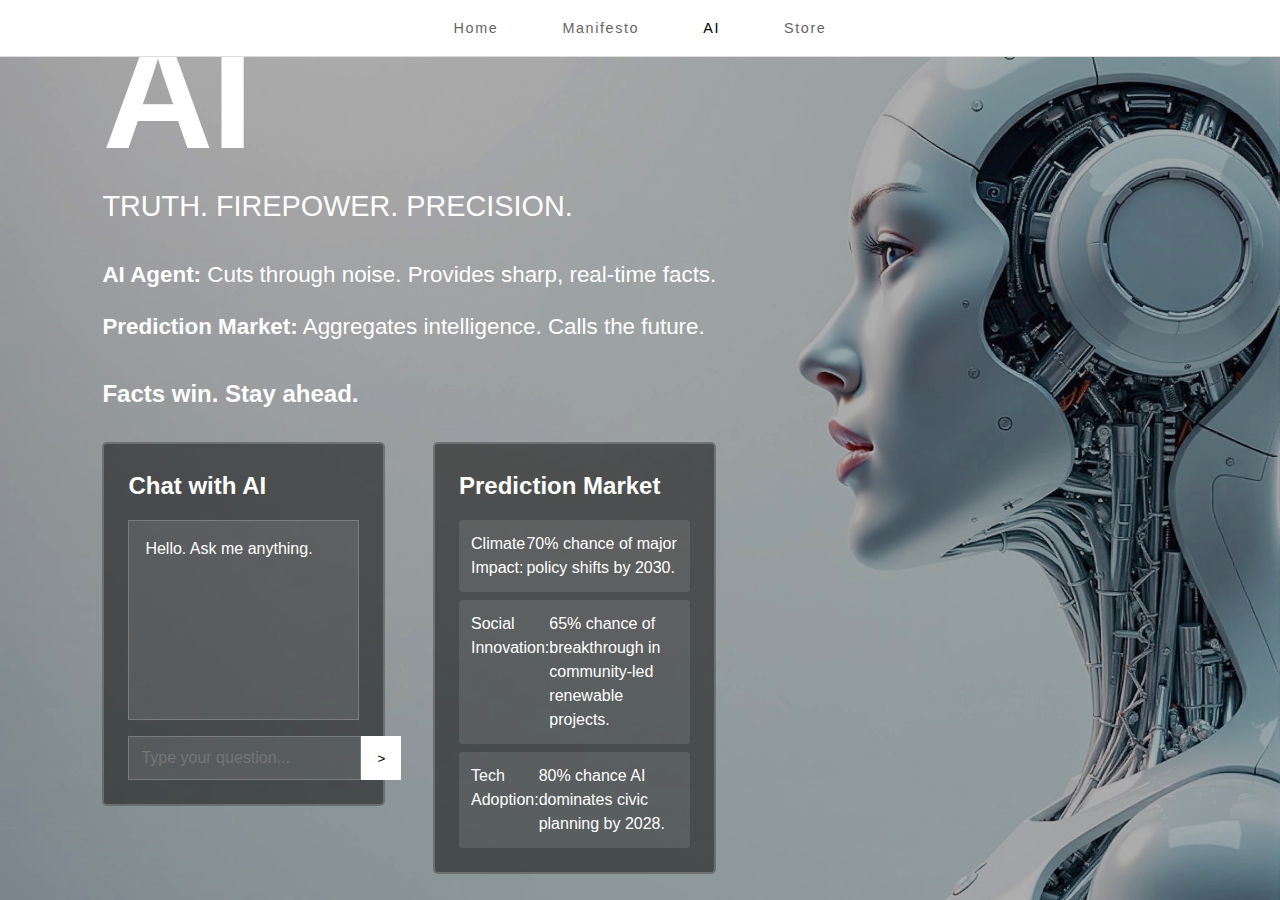
==== ai.html @ 9d395cca "Initial commit" ====
<!DOCTYPE html>
<html lang="en">
<head>
  <meta charset="UTF-8" />
  <meta name="viewport" content="width=device-width, initial-scale=1" />
  <title>AI - Nouveau Woke</title>
  <link rel="stylesheet" href="styles.css" />
</head>
<body class="ai">
  <nav class="minimal-nav">
    <ul>
      <li><a href="index.html">Home</a></li>
      <li><a href="manifesto.html">Manifesto</a></li>
      <li><a href="ai.html" class="active">AI</a></li>
      <li><a href="store.html">Store</a></li>
    </ul>
  </nav>

  <div class="ai-container">
    <h1>AI</h1>
    <p class="intro-text">Truth. Firepower. Precision.</p>

    <ul class="ai-list">
      <li><strong>AI Agent:</strong> Cuts through noise. Provides sharp, real-time facts.</li>
      <li><strong>Prediction Market:</strong> Aggregates intelligence. Calls the future.</li>
    </ul>

    <p class="closing-text">Facts win. Stay ahead.</p>

    <div class="ai-interface">
      <!-- Chat Interface -->
      <div class="chat-interface">
        <h3>Chat with AI</h3>
        <div id="chatbox" class="chatbox">
          <div class="message bot">Hello. Ask me anything.</div>
        </div>
        <div class="chat-input">
          <input type="text" id="userInput" placeholder="Type your question..." />
          <button id="sendBtn">&gt;</button>
        </div>
      </div>

      <!-- Prediction Market Mockup -->
      <div class="prediction-market">
        <h3>Prediction Market</h3>
        <div class="predictions">
          <div class="prediction">
            <span class="topic">Climate Impact:</span>
            <span class="prediction-value">70% chance of major policy shifts by 2030.</span>
          </div>
          <div class="prediction">
            <span class="topic">Social Innovation:</span>
            <span class="prediction-value">65% chance of breakthrough in community-led renewable projects.</span>
          </div>
          <div class="prediction">
            <span class="topic">Tech Adoption:</span>
            <span class="prediction-value">80% chance AI dominates civic planning by 2028.</span>
          </div>
        </div>
      </div>
    </div>
  </div>

  <script src="script.js"></script>
</body>
</html>
---- styles.css ----
/* Reset & Base */
* {
    margin: 0;
    padding: 0;
    box-sizing: border-box;
  }
  
  body {
    font-family: "Arial Black", Arial, sans-serif;
    background: #e5e5e5; /* Light grey for a premium aesthetic */
    color: #333;
    line-height: 1.5;
  }
  
/* Force Full-Width Navigation */
.minimal-nav {
    position: fixed;
    top: 0;
    left: 0;  /* Ensure nav starts at the left */
    width: 100vw;  /* Force it to always be full width */
    padding: 1rem;
    z-index: 100;
    background: white;  /* Solid background for consistency */
    border-bottom: 1px solid #ddd;
    font-family: "Arial Black", Arial, sans-serif;
    display: flex;
    justify-content: center;
  }
  
  .minimal-nav ul {
    list-style: none;
    display: flex; /* Ensures items align properly */
    gap: 2rem;
    padding: 0;
    margin: 0;
  }
  
  .minimal-nav ul li {
    display: inline;
  }
  
  .minimal-nav ul li a {
    text-decoration: none;
    color: #666;
    font-size: 0.9rem;
    letter-spacing: 0.1rem;
    padding: 0.5rem 1rem;
  }
  
  .minimal-nav ul li a.active,
  .minimal-nav ul li a:hover {
    color: #000;
  }
  
  
  /* Homepage - Drastic, Magazine Cover Look */
  .home .hero {
    height: 100vh;
    background: url('hero.jpg') no-repeat center center;
    background-size: cover;
    display: flex;
    align-items: flex-start;
    justify-content: flex-start;
    padding-left: 5vw;
    padding-top: 20vh;
    position: relative;
    color: white;
    
  }
  
  .home .hero h1 {
    font-family: "Arial Black", Arial, sans-serif;
    font-size: 16vw; /* Huge, display-filling text */
    font-weight: 900;
    line-height: 0.9;
    text-transform: uppercase;
    letter-spacing: -2px;

  }
  
  
  .subtext {
    font-size: 1.2rem;
    font-weight: 300;
    text-transform: uppercase;
    letter-spacing: 0.1rem;
    margin-top: 1rem;
    color: rgba(255, 255, 255, 0.85);
  }
  
  /* Shades of Grey Overlay */
  .home .hero::after {
    content: "";
    position: absolute;
    top: 0;
    left: 0;
    right: 0;
    bottom: 0;
    background: linear-gradient(
      rgba(10, 10, 10, 0.7) 20%, 
      rgba(50, 50, 50, 0.5) 50%, 
      rgba(90, 90, 90, 0.3) 80%
    );
    z-index: -1;
  }
  
/* Manifesto Page - Editorial Layout */
body.manifesto {
    background: url('manifesto.jpg') no-repeat center center;
    background-size: cover;
    color: rgb(33, 33, 33);
    display: flex;
    flex-direction: column;
    justify-content: center;
    align-items: flex-start;
    padding-left: 8vw;
    height: 100vh;
    position: relative;
  }
  
  /* Left-aligned, magazine-style title */
  .manifesto-container {
    max-width: 60%;
    position: relative;
    z-index: 2;
  }
  
  .manifesto-container h1 {
    font-family: "Arial Black", Arial, sans-serif;
    font-size: 10vw;
    font-weight: 900;
    text-transform: uppercase;
    letter-spacing: -2px;
    line-height: 0.9;
    margin-bottom: 1.5rem;
  }
  
  /* Smaller intro text */
  .intro-text {
    font-size: 1.5rem;
    font-weight: 300;
    line-height: 1.4;
    max-width: 500px;
    margin-bottom: 2rem;
  }
  
  /* Bullet point list */
  .manifesto-list {
    list-style: none;
    font-size: 1.2rem;
    line-height: 1.6;
    margin-bottom: 2rem;
  }
  
  .manifesto-list li {
    margin-bottom: 1rem;
    font-weight: 400;
  }
  
  /* Closing statement */
  .closing-text {
    font-size: 1.3rem;
    font-weight: 500;
    line-height: 1.5;
    max-width: 500px;
  }
  
  /* Content Areas (Manifesto, AI, Store) */
  .content {
    min-height: 100vh;
    display: flex;
    flex-direction: column;
    align-items: center;
    justify-content: center;
    padding: 5rem 2rem;
    text-align: center;
    background: rgba(247, 247, 247, 0.2); /* slight overlay for readability */
  }
  
  .content h2 {
    font-size: 3rem;
    margin-bottom: 1rem;
    letter-spacing: 0.1rem;
    text-transform: uppercase;
    font-weight: bold;
  }
  
  .content h3 {
    font-size: 2rem;
    margin-top: 1.5rem;
    margin-bottom: 0.5rem;
  }
  
  .content p,
  .content li {
    font-size: 1.2rem;
    margin: 0.5rem 0;
    color: inherit;
  }
  
  .content ul {
    margin: 1rem 0;
    text-align: left;
    max-width: 800px;
    margin-left: auto;
    margin-right: auto;
  }
  /* AI Page - Editorial Layout */
body.ai {
    background: url('ai.jpg') no-repeat center center;
    background-size: cover;
    color: white;
    display: flex;
    flex-direction: column;
    justify-content: center;
    align-items: flex-start;
    padding-left: 8vw;
    height: 100vh;
    position: relative;
  }
  
  /* Left-aligned, magazine-style title */
  .ai-container {
    max-width: 60%;
    position: relative;
    z-index: 2;
  }
  
  .ai-container h1 {
    font-family: "Arial Black", Arial, sans-serif;
    font-size: 12vw;
    font-weight: 900;
    text-transform: uppercase;
    letter-spacing: -2px;
    line-height: 0.9;
    margin-bottom: 1.5rem;
  }
  
  /* Smaller intro text */
  .intro-text {
    font-size: 1.8rem;
    font-weight: 400;
    line-height: 1.3;
    max-width: 500px;
    margin-bottom: 2rem;
    text-transform: uppercase;
  }
  
  /* Bullet point list */
  .ai-list {
    list-style: none;
    font-size: 1.4rem;
    line-height: 1.6;
    margin-bottom: 2rem;
    font-weight: 500;
  }
  
  .ai-list li {
    margin-bottom: 1rem;
  }
  
  /* Closing statement */
  .closing-text {
    font-size: 1.5rem;
    font-weight: 600;
    line-height: 1.4;
    max-width: 500px;
  }
  
  /* AI Interface Layout */
  .ai-interface {
    display: flex;
    flex-direction: row;
    gap: 3rem;
    margin-top: 2rem;
    align-items: flex-start;
  }
  
  /* Chat Interface */
  .chat-interface {
    width: 40%;
    border: 2px solid rgba(255, 255, 255, 0.2);
    background: rgba(0, 0, 0, 0.5);
    padding: 1.5rem;
    border-radius: 5px;
    color: white;
  }
  
  .chat-interface h3 {
    font-size: 1.5rem;
    margin-bottom: 1rem;
  }
  
  .chatbox {
    height: 200px;
    overflow-y: auto;
    border: 1px solid rgba(255, 255, 255, 0.2);
    padding: 1rem;
    margin-bottom: 1rem;
    font-size: 1rem;
    background: rgba(255, 255, 255, 0.1);
    color: white;
  }
  
  .chat-input {
    display: flex;
  }
  
  .chat-input input {
    flex: 1;
    padding: 0.75rem;
    border: 1px solid rgba(255, 255, 255, 0.2);
    background: rgba(255, 255, 255, 0.1);
    font-size: 1rem;
    color: white;
  }
  
  .chat-input button {
    padding: 0.75rem 1rem;
    border: none;
    background: white;
    color: black;
    cursor: pointer;
  }
  
  /* Prediction Market */
  .prediction-market {
    width: 40%;
    border: 2px solid rgba(255, 255, 255, 0.2);
    background: rgba(0, 0, 0, 0.5);
    padding: 1.5rem;
    border-radius: 5px;
    color: white;
  }
  
  .prediction-market h3 {
    font-size: 1.5rem;
    margin-bottom: 1rem;
  }
  
  .predictions {
    display: flex;
    flex-direction: column;
    gap: 0.5rem;
    font-size: 1rem;
  }
  
  .prediction {
    display: flex;
    justify-content: space-between;
    background: rgba(255, 255, 255, 0.1);
    padding: 0.75rem;
    border-radius: 3px;
  }
  
  /* Store Page - Editorial Layout */
body.store {
    background: url('store.jpg') no-repeat center center;
    background-size: cover;
    color: white;
    display: flex;
    flex-direction: column;
    justify-content: center;
    align-items: flex-start;
    padding-left: 8vw;
    height: 100vh;
    position: relative;
  }
  
  /* Left-aligned, magazine-style title */
  .store-container {
    max-width: 60%;
    position: relative;
    z-index: 2;
  }
  
  .store-container h1 {
    font-family: "Arial Black", Arial, sans-serif;
    font-size: 12vw;
    font-weight: 900;
    text-transform: uppercase;
    letter-spacing: -2px;
    line-height: 0.9;
    margin-bottom: 1.5rem;
  }
  
  /* Smaller intro text */
  .intro-text {
    font-size: 1.8rem;
    font-weight: 400;
    line-height: 1.3;
    max-width: 500px;
    margin-bottom: 2rem;
    text-transform: uppercase;
  }
  
  /* Store Items */
  .store-items {
    display: flex;
    gap: 3rem;
    margin-top: 2rem;
  }
  
  /* Each Store Item */
  .store-item {
    background: rgba(255, 255, 255, 0.1);
    border-radius: 5px;
    padding: 1.5rem;
    text-align: center;
    width: 250px;
  }
  
  .store-item img {
    width: 100%;
    display: block;
    border-radius: 5px;
  }
  
  .store-info p {
    font-size: 1.3rem;
    font-weight: 500;
    margin-top: 1rem;
  }
  
  .store-info button {
    margin-top: 1rem;
    padding: 0.75rem 1.5rem;
    font-size: 1rem;
    font-weight: bold;
    background: white;
    color: black;
    border: none;
    cursor: pointer;
    text-transform: uppercase;
  }
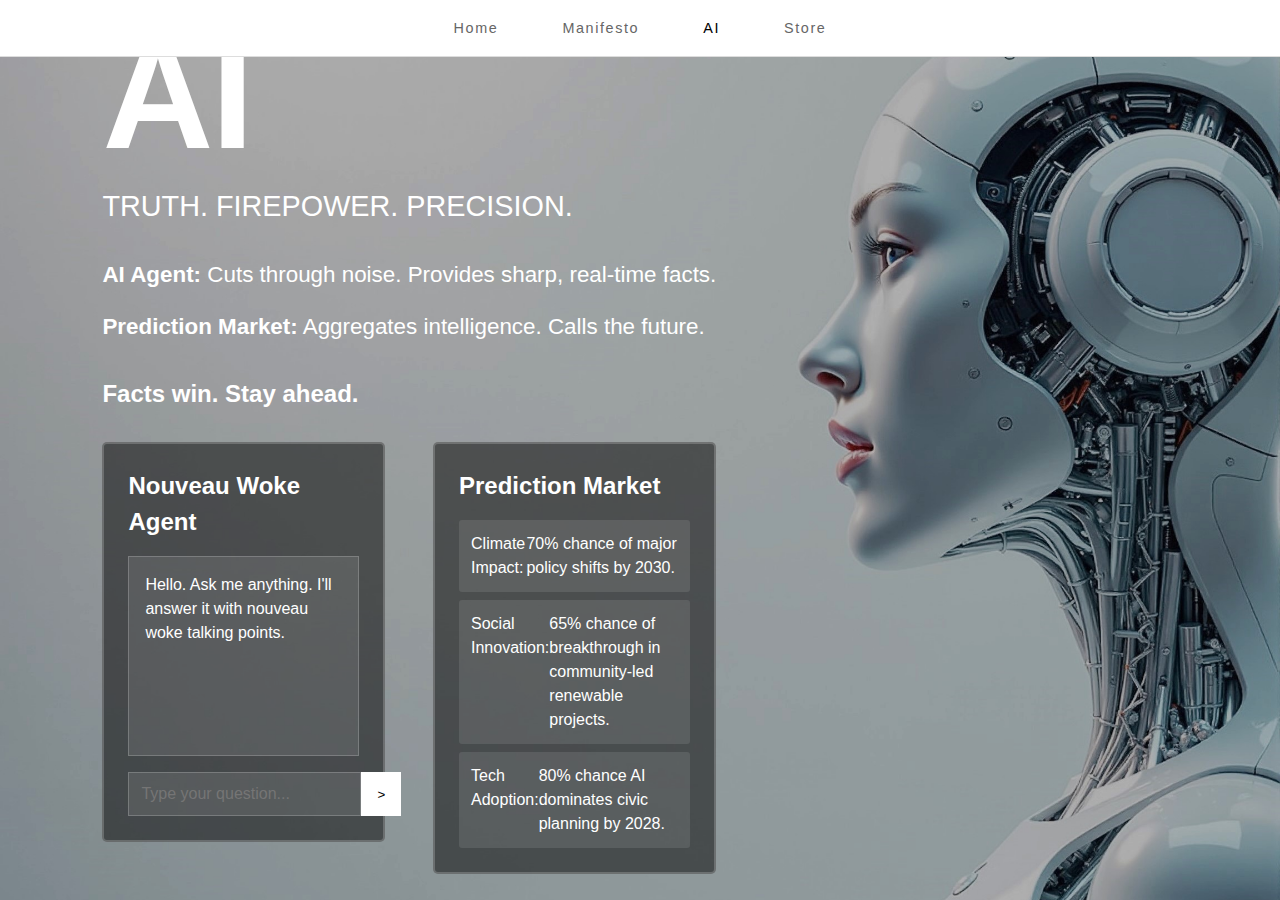
==== commit dbaf6032: "update" ====
--- a/ai.html
+++ b/ai.html
@@ -30,9 +30,9 @@
     <div class="ai-interface">
       <!-- Chat Interface -->
       <div class="chat-interface">
-        <h3>Chat with AI</h3>
+        <h3>Nouveau Woke Agent</h3>
         <div id="chatbox" class="chatbox">
-          <div class="message bot">Hello. Ask me anything.</div>
+          <div class="message bot">Hello. Ask me anything. I'll answer it with nouveau woke talking points.</div>
         </div>
         <div class="chat-input">
           <input type="text" id="userInput" placeholder="Type your question..." />
